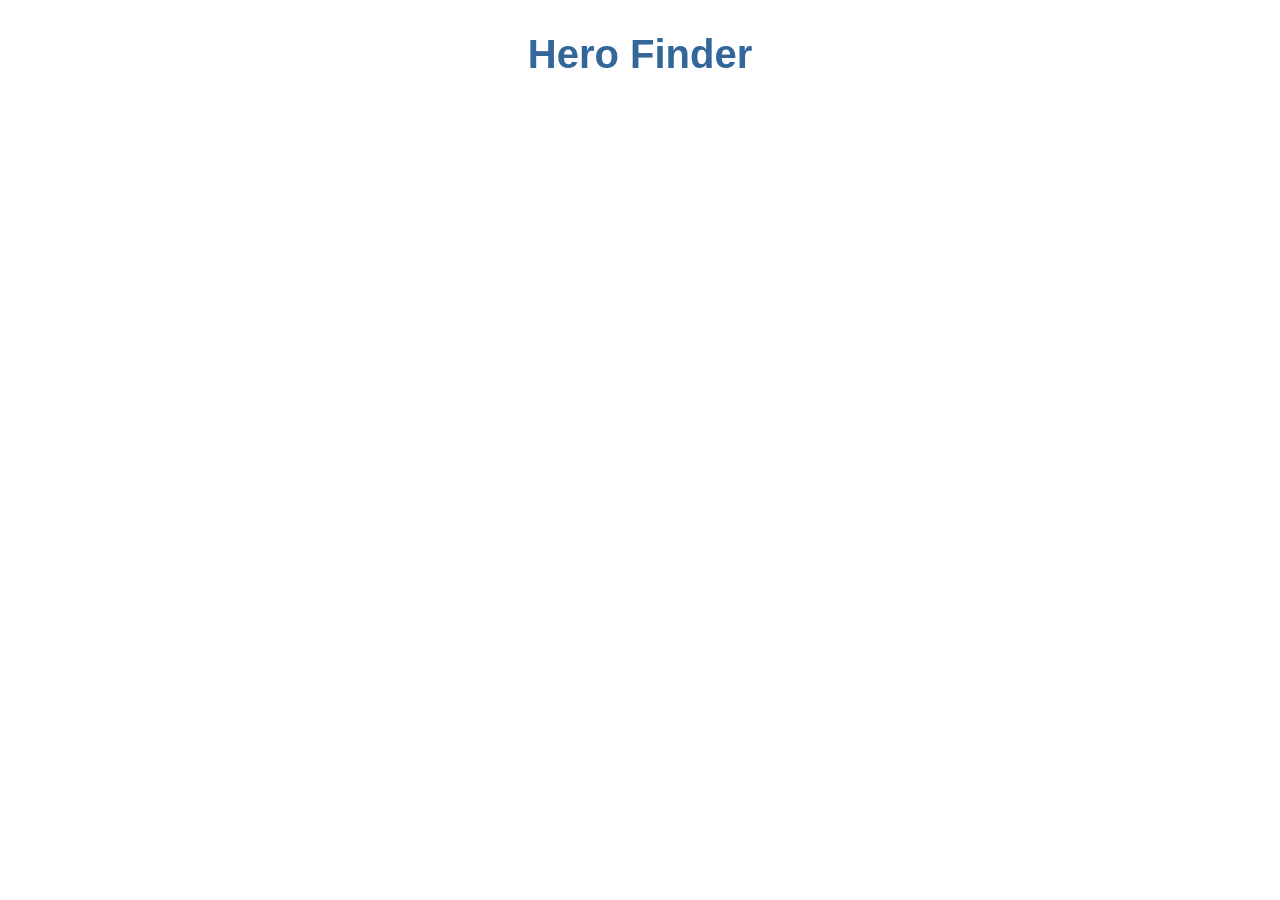
==== index.html @ 8bcc8024 "first commit" ====
<!doctype html>
<html lang="en">
<head>
  <meta charset="utf-8">
  <title>Redargum</title>
  <base href="/">

  <meta name="viewport" content="width=device-width, initial-scale=1">
  <link rel="icon" type="image/png" href="favicon.png">
</head>
<body>
  <app-root></app-root>
<script type="text/javascript" src="inline.bundle.js"></script><script type="text/javascript" src="polyfills.bundle.js"></script><script type="text/javascript" src="styles.bundle.js"></script><script type="text/javascript" src="vendor.bundle.js"></script><script type="text/javascript" src="main.bundle.js"></script></body>
</html>
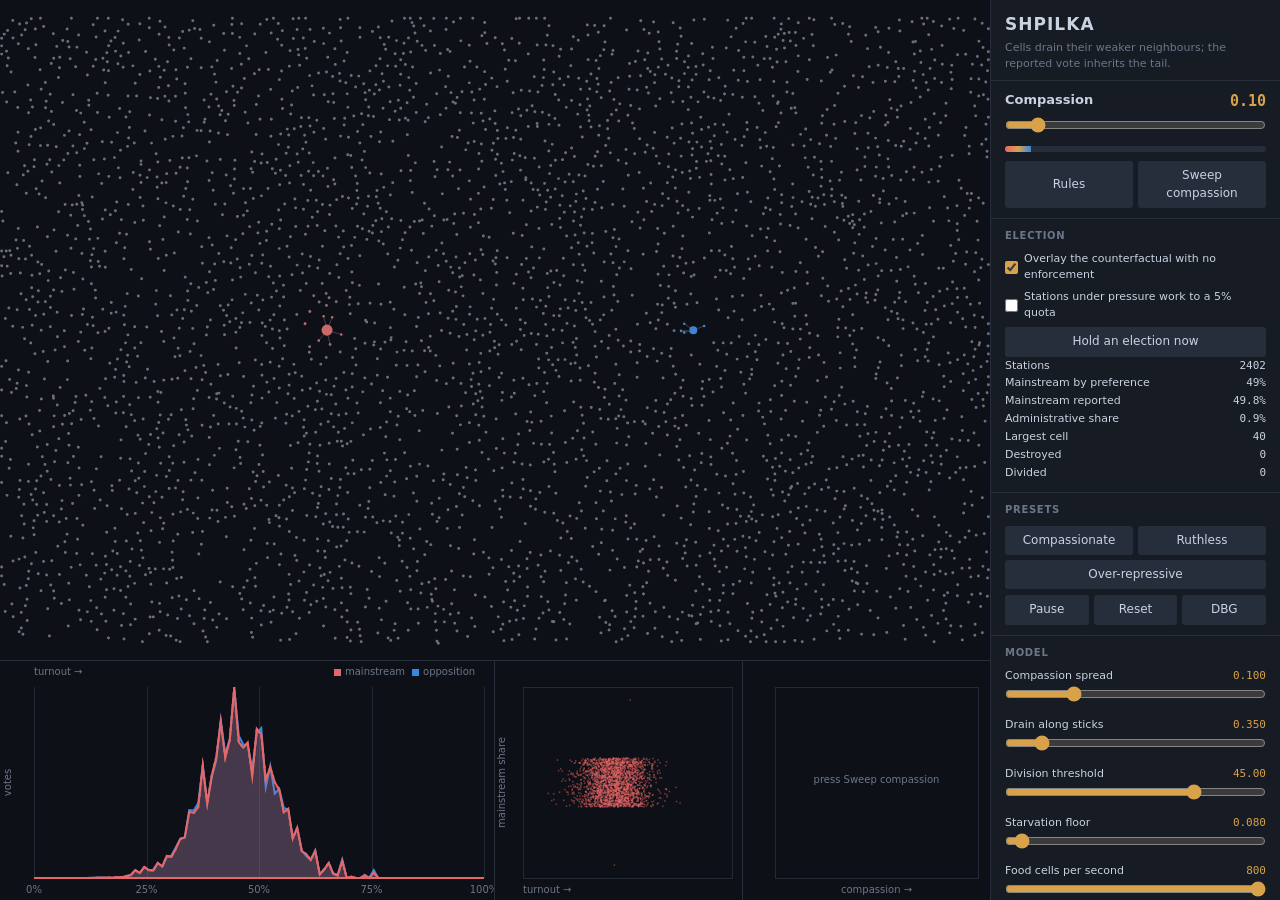
==== commit df1d465c: "Replace the abandoned Angular tutorial with Shpilka Shpilka simulates a hierarchy that concentrates " ====
--- a/index.html
+++ b/index.html
@@ -1,14 +1,90 @@
 <!doctype html>
 <html lang="en">
 <head>
-  <meta charset="utf-8">
-  <title>Redargum</title>
-  <base href="/">
-
-  <meta name="viewport" content="width=device-width, initial-scale=1">
-  <link rel="icon" type="image/png" href="favicon.png">
+<meta charset="utf-8">
+<meta name="viewport" content="width=device-width, initial-scale=1">
+<title>Shpilka — how a hierarchy puts a tail in an election</title>
+<link rel="stylesheet" href="css/style.css">
 </head>
 <body>
-  <app-root></app-root>
-<script type="text/javascript" src="inline.bundle.js"></script><script type="text/javascript" src="polyfills.bundle.js"></script><script type="text/javascript" src="styles.bundle.js"></script><script type="text/javascript" src="vendor.bundle.js"></script><script type="text/javascript" src="main.bundle.js"></script></body>
+
+<div id="stage">
+  <div id="net-wrap"><canvas id="net"></canvas></div>
+  <div id="panels">
+    <div class="panel">
+      <h2>Votes by turnout</h2>
+      <div class="readout" id="ro-hist"></div>
+      <canvas id="hist"></canvas>
+    </div>
+    <div class="panel">
+      <h2>Turnout / share</h2>
+      <canvas id="scatter"></canvas>
+    </div>
+    <div class="panel">
+      <h2>Compassion sweep</h2>
+      <div class="readout" id="ro-sweep"></div>
+      <canvas id="sweep"></canvas>
+    </div>
+  </div>
+</div>
+
+<aside id="side">
+  <header>
+    <h1>SHPILKA</h1>
+    <p>Cells drain their weaker neighbours; the reported vote inherits the tail.</p>
+  </header>
+
+  <div class="group">
+    <div class="ctl hero">
+      <label for="p-compassion"><span>Compassion</span><span id="v-compassion"></span></label>
+      <input type="range" id="p-compassion">
+      <div class="meter"><div id="m-compassion"></div></div>
+    </div>
+    <div class="row">
+      <button id="btn-rules">Rules</button>
+      <button id="btn-sweep">Sweep compassion</button>
+    </div>
+  </div>
+
+  <div class="group">
+    <h3>Election</h3>
+    <label class="check"><input type="checkbox" id="opt-control" checked>
+      Overlay the counterfactual with no enforcement</label>
+    <label class="check"><input type="checkbox" id="opt-quotas">
+      Stations under pressure work to a 5% quota</label>
+    <div class="row"><button id="btn-vote" class="wide">Hold an election now</button></div>
+    <div id="stats"></div>
+  </div>
+
+  <div class="group">
+    <h3>Presets</h3>
+    <div class="row">
+      <button data-preset="compassionate">Compassionate</button>
+      <button data-preset="ruthless">Ruthless</button>
+      <button data-preset="purge">Over-repressive</button>
+    </div>
+    <div class="row" style="margin-top:6px">
+      <button id="btn-pause">Pause</button>
+      <button id="btn-reset">Reset</button>
+      <button id="btn-debug">DBG</button>
+    </div>
+  </div>
+
+  <div class="group" id="g-model"><h3>Model</h3></div>
+  <div class="group" id="g-election"><h3>Election</h3></div>
+</aside>
+
+<div id="rules">
+  <div id="rules-box">
+    <div id="rules-head">
+      <h2>Every rule this page runs</h2>
+      <p>values are live</p>
+      <button id="rules-close">✕</button>
+    </div>
+    <div id="rules-list"></div>
+  </div>
+</div>
+
+<script type="module" src="js/main.js"></script>
+</body>
 </html>
--- a/css/style.css
+++ b/css/style.css
@@ -0,0 +1,159 @@
+:root {
+  --bg:        #0d1016;
+  --surface:   #161b24;
+  --border:    #262e3c;
+  --text:      #c9d2e0;
+  --muted:     #6b7789;
+  --accent:    #d8a24a;
+
+  --main:      #e66767;
+  --opp:       #3987e5;
+  --mid:       #6a6f78;
+  --sweep:     #199e70;
+  --edge:      #39414f;
+  --grid:      #222a36;
+
+  --font: system-ui, 'Segoe UI', sans-serif;
+  --mono: 'SF Mono', 'Fira Code', Consolas, monospace;
+}
+
+*, *::before, *::after { box-sizing: border-box; margin: 0; padding: 0; }
+
+body {
+  background: var(--bg);
+  color: var(--text);
+  font: 13px/1.45 var(--font);
+  height: 100vh;
+  display: flex;
+  overflow: hidden;
+}
+
+/* ── Left: canvases ─────────────────────────────────────────────────── */
+
+#stage { flex: 1; display: flex; flex-direction: column; min-width: 0; }
+
+#net-wrap { flex: 1; position: relative; min-height: 0; }
+#net { position: absolute; inset: 0; width: 100%; height: 100%; display: block; }
+
+#panels {
+  height: 240px;
+  display: grid;
+  grid-template-columns: 2fr 1fr 1fr;
+  gap: 1px;
+  background: var(--border);
+  border-top: 1px solid var(--border);
+}
+
+.panel { background: var(--bg); position: relative; min-width: 0; }
+.panel canvas { position: absolute; inset: 0; width: 100%; height: 100%; display: block; }
+.panel h2 {
+  position: absolute; top: 6px; left: 8px;
+  font-size: 11px; font-weight: 600; letter-spacing: .04em;
+  text-transform: uppercase; color: var(--muted);
+  pointer-events: none;
+}
+.panel .readout {
+  position: absolute; top: 6px; right: 8px;
+  font: 11px var(--mono); color: var(--accent); text-align: right;
+  pointer-events: none;
+}
+
+/* ── Right: controls ────────────────────────────────────────────────── */
+
+#side {
+  width: 290px;
+  background: var(--surface);
+  border-left: 1px solid var(--border);
+  display: flex; flex-direction: column;
+  overflow-y: auto;
+}
+
+#side header { padding: 12px 14px 8px; border-bottom: 1px solid var(--border); }
+#side h1 { font-size: 17px; letter-spacing: .06em; }
+#side header p { color: var(--muted); font-size: 11px; margin-top: 3px; }
+
+.group { padding: 10px 14px; border-bottom: 1px solid var(--border); }
+.group > h3 {
+  font-size: 10px; text-transform: uppercase; letter-spacing: .07em;
+  color: var(--muted); margin-bottom: 8px;
+}
+
+.ctl { margin-bottom: 9px; }
+.ctl label { display: flex; justify-content: space-between; font-size: 11px; margin-bottom: 2px; }
+.ctl label span:last-child { font-family: var(--mono); color: var(--accent); }
+.ctl input[type=range] { width: 100%; accent-color: var(--accent); }
+
+.ctl.hero label { font-size: 13px; font-weight: 600; }
+.ctl.hero label span:last-child { font-size: 15px; }
+.ctl.hero input[type=range] { height: 22px; }
+
+.meter { height: 6px; background: var(--border); border-radius: 3px; overflow: hidden; margin-top: 4px; }
+.meter > div { height: 100%; background: linear-gradient(90deg, var(--main), var(--accent), var(--opp)); }
+
+button {
+  font: inherit; font-size: 12px;
+  background: var(--border); color: var(--text);
+  border: 1px solid transparent; border-radius: 3px;
+  padding: 5px 9px; cursor: pointer;
+}
+button:hover { border-color: var(--muted); }
+button.on { background: var(--accent); color: #17130a; }
+button.wide { width: 100%; }
+
+.row { display: flex; gap: 5px; flex-wrap: wrap; }
+.row > button { flex: 1; }
+
+.check { display: flex; align-items: center; gap: 6px; font-size: 11px; margin-bottom: 6px; }
+.check input { accent-color: var(--accent); }
+
+.stat { display: flex; justify-content: space-between; font-size: 11px; padding: 1px 0; }
+.stat span:last-child { font-family: var(--mono); color: var(--text); }
+
+/* ── Rules overlay ──────────────────────────────────────────────────── */
+
+#rules {
+  position: fixed; inset: 0;
+  background: rgba(5,7,11,.86);
+  display: none; align-items: center; justify-content: center;
+  z-index: 40;
+}
+#rules.open { display: flex; }
+#rules-box {
+  background: var(--surface);
+  border: 1px solid var(--border);
+  width: min(760px, 92vw); max-height: 88vh;
+  display: flex; flex-direction: column;
+}
+#rules-head {
+  display: flex; align-items: baseline; gap: 10px;
+  padding: 12px 16px; border-bottom: 1px solid var(--border);
+}
+#rules-head h2 { font-size: 15px; }
+#rules-head p { color: var(--muted); font-size: 11px; flex: 1; }
+#rules-list { overflow-y: auto; padding: 4px 0; }
+
+.rule { display: grid; grid-template-columns: 116px 1fr; gap: 12px; padding: 7px 16px; }
+.rule:nth-child(odd) { background: rgba(255,255,255,.017); }
+.rule-name { font-weight: 600; font-size: 12px; }
+.rule-text { font-size: 12px; color: var(--text); }
+.rule-text code { font-family: var(--mono); font-size: 11px; color: var(--accent); }
+.rule-vals { font-family: var(--mono); font-size: 10.5px; color: var(--muted); margin-top: 2px; }
+
+/* ── Debug panel ────────────────────────────────────────────────────── */
+
+#debug-panel {
+  position: fixed; right: 0; bottom: 0; width: 460px; max-height: 50vh;
+  background: var(--surface); border: 1px solid var(--border);
+  display: none; flex-direction: column; z-index: 50;
+  font-family: var(--mono); font-size: 11px;
+}
+#debug-panel.open { display: flex; }
+#debug-header { display: flex; gap: 6px; align-items: center; padding: 6px 8px; border-bottom: 1px solid var(--border); }
+#debug-title { flex: 1; font-weight: 600; }
+#debug-log { overflow-y: auto; padding: 4px 8px; }
+.dl-entry { display: flex; gap: 6px; padding: 1px 0; }
+.dl-time { color: var(--muted); }
+.dl-level { width: 40px; color: var(--muted); }
+.dl-error .dl-msg { color: var(--main); }
+.dl-warn  .dl-msg { color: var(--accent); }
+.dl-empty { color: var(--muted); padding: 6px 0; }
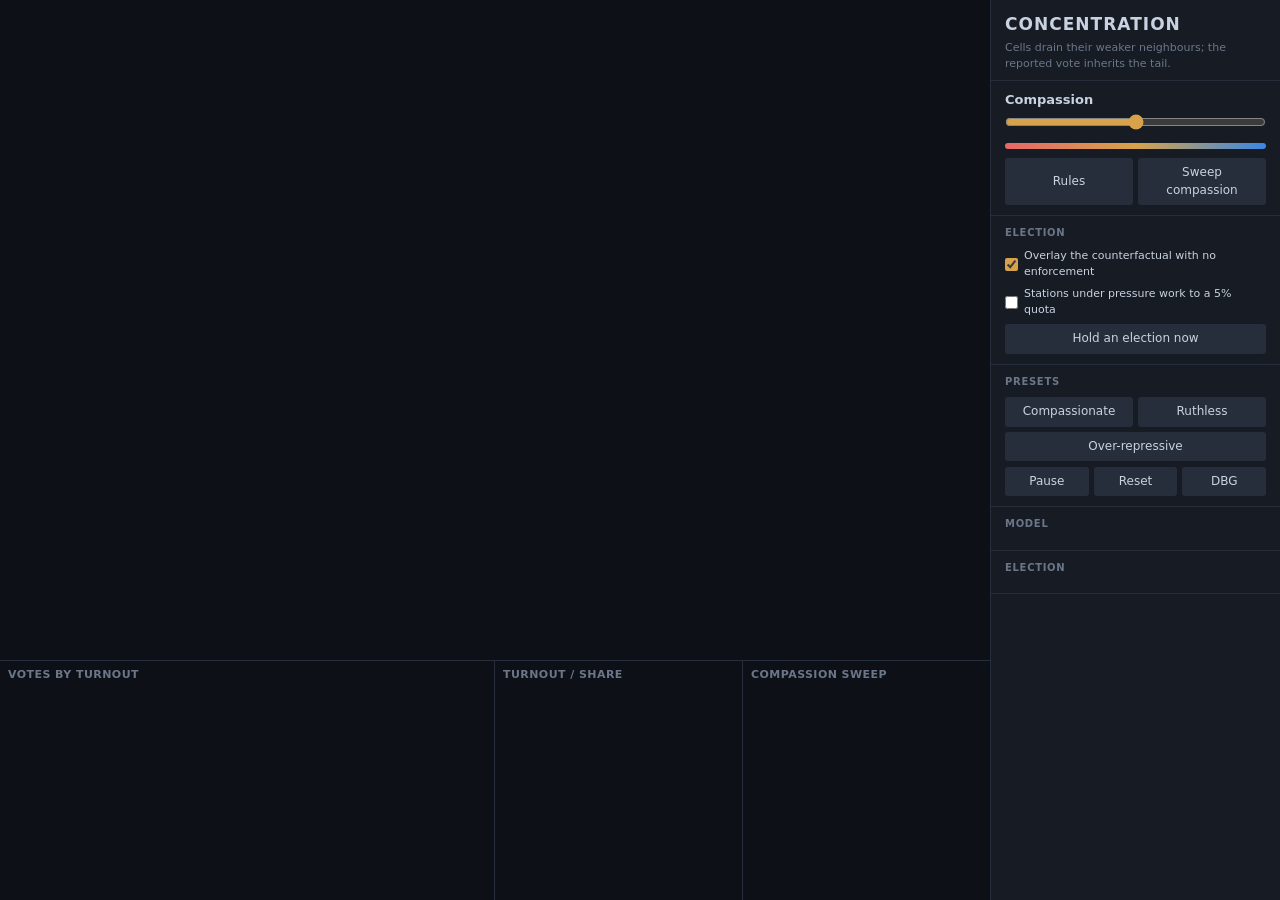
==== commit d26ea728: "Move the page to shpilka.html, share income per head, one alignment number Publication moves to shpi" ====
--- a/index.html
+++ b/index.html
@@ -2,89 +2,9 @@
 <html lang="en">
 <head>
 <meta charset="utf-8">
-<meta name="viewport" content="width=device-width, initial-scale=1">
-<title>Shpilka — how a hierarchy puts a tail in an election</title>
-<link rel="stylesheet" href="css/style.css">
+<title>How a hierarchy puts a tail in an election</title>
+<link rel="canonical" href="shpilka.html">
+<meta http-equiv="refresh" content="0; url=shpilka.html">
 </head>
-<body>
-
-<div id="stage">
-  <div id="net-wrap"><canvas id="net"></canvas></div>
-  <div id="panels">
-    <div class="panel">
-      <h2>Votes by turnout</h2>
-      <div class="readout" id="ro-hist"></div>
-      <canvas id="hist"></canvas>
-    </div>
-    <div class="panel">
-      <h2>Turnout / share</h2>
-      <canvas id="scatter"></canvas>
-    </div>
-    <div class="panel">
-      <h2>Compassion sweep</h2>
-      <div class="readout" id="ro-sweep"></div>
-      <canvas id="sweep"></canvas>
-    </div>
-  </div>
-</div>
-
-<aside id="side">
-  <header>
-    <h1>SHPILKA</h1>
-    <p>Cells drain their weaker neighbours; the reported vote inherits the tail.</p>
-  </header>
-
-  <div class="group">
-    <div class="ctl hero">
-      <label for="p-compassion"><span>Compassion</span><span id="v-compassion"></span></label>
-      <input type="range" id="p-compassion">
-      <div class="meter"><div id="m-compassion"></div></div>
-    </div>
-    <div class="row">
-      <button id="btn-rules">Rules</button>
-      <button id="btn-sweep">Sweep compassion</button>
-    </div>
-  </div>
-
-  <div class="group">
-    <h3>Election</h3>
-    <label class="check"><input type="checkbox" id="opt-control" checked>
-      Overlay the counterfactual with no enforcement</label>
-    <label class="check"><input type="checkbox" id="opt-quotas">
-      Stations under pressure work to a 5% quota</label>
-    <div class="row"><button id="btn-vote" class="wide">Hold an election now</button></div>
-    <div id="stats"></div>
-  </div>
-
-  <div class="group">
-    <h3>Presets</h3>
-    <div class="row">
-      <button data-preset="compassionate">Compassionate</button>
-      <button data-preset="ruthless">Ruthless</button>
-      <button data-preset="purge">Over-repressive</button>
-    </div>
-    <div class="row" style="margin-top:6px">
-      <button id="btn-pause">Pause</button>
-      <button id="btn-reset">Reset</button>
-      <button id="btn-debug">DBG</button>
-    </div>
-  </div>
-
-  <div class="group" id="g-model"><h3>Model</h3></div>
-  <div class="group" id="g-election"><h3>Election</h3></div>
-</aside>
-
-<div id="rules">
-  <div id="rules-box">
-    <div id="rules-head">
-      <h2>Every rule this page runs</h2>
-      <p>values are live</p>
-      <button id="rules-close">✕</button>
-    </div>
-    <div id="rules-list"></div>
-  </div>
-</div>
-
-<script type="module" src="js/main.js"></script>
-</body>
+<body><a href="shpilka.html">Continue</a></body>
 </html>
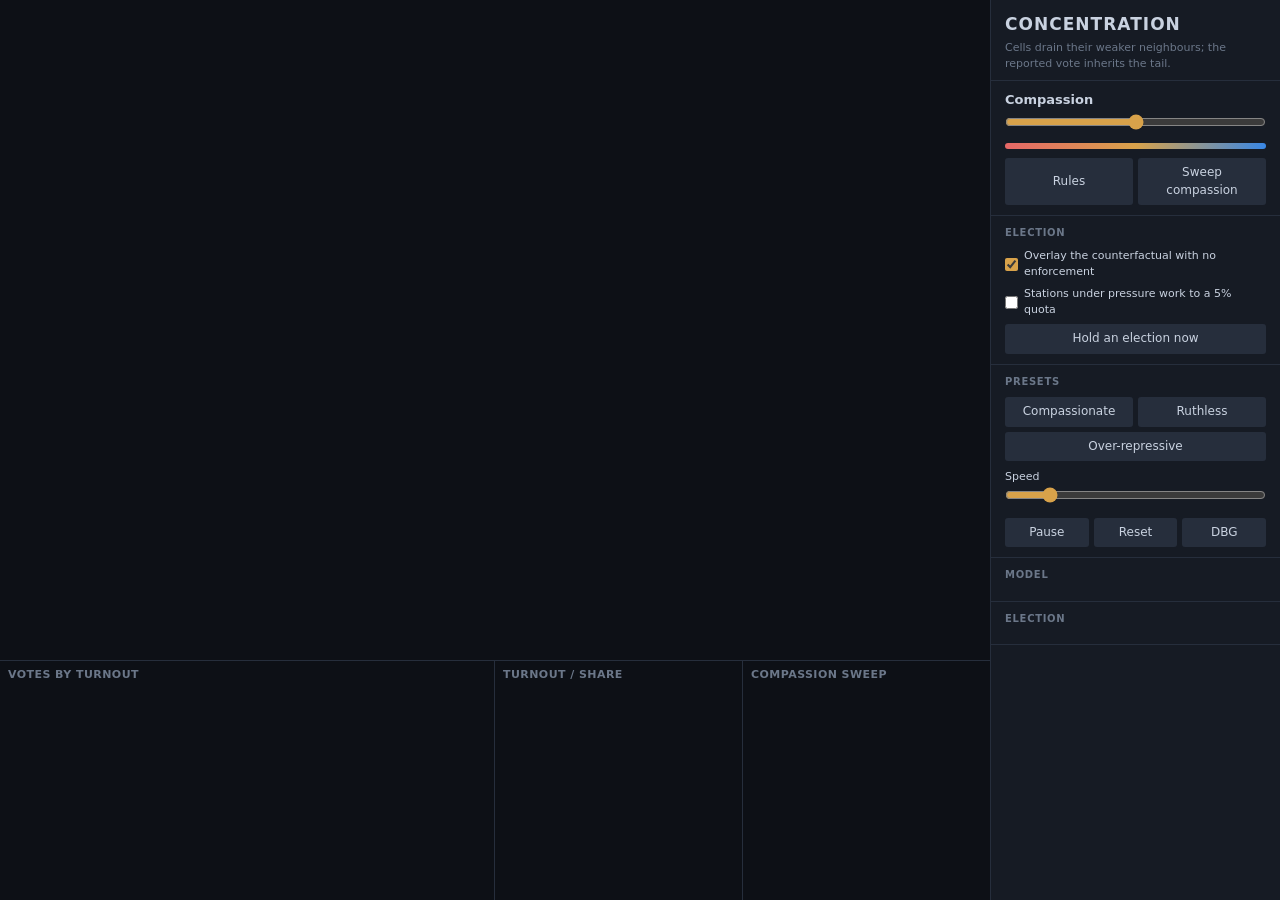
==== commit b90bfb7e: "Rename to compassion.html, bound the energy, add a speed control Energy had no sink proportional to " ====
--- a/index.html
+++ b/index.html
@@ -3,8 +3,8 @@
 <head>
 <meta charset="utf-8">
 <title>How a hierarchy puts a tail in an election</title>
-<link rel="canonical" href="shpilka.html">
-<meta http-equiv="refresh" content="0; url=shpilka.html">
+<link rel="canonical" href="compassion.html">
+<meta http-equiv="refresh" content="0; url=compassion.html">
 </head>
-<body><a href="shpilka.html">Continue</a></body>
+<body><a href="compassion.html">Continue</a></body>
 </html>
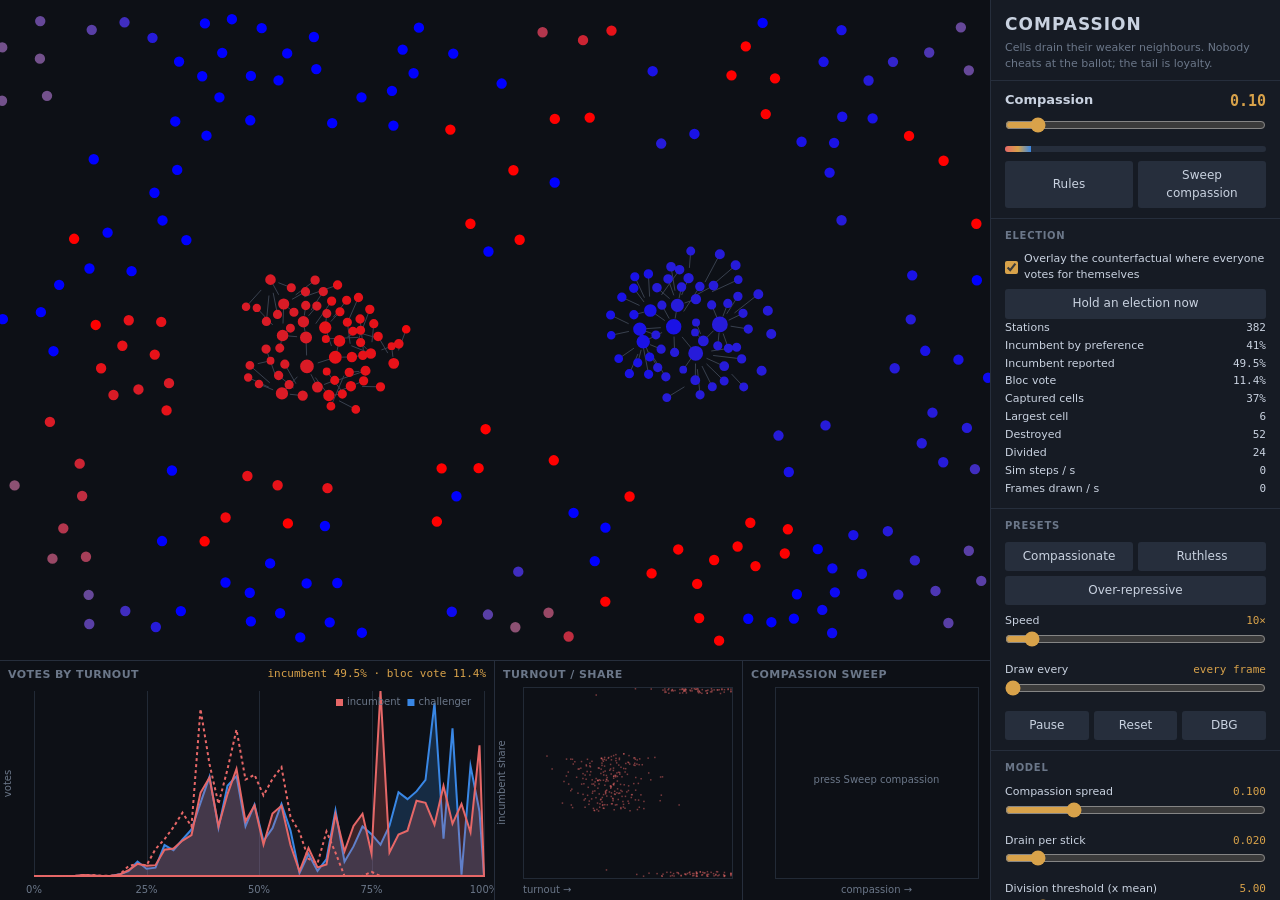
==== commit c8f4b045: "Collapse the implementation into compassion/index.html Eleven files become one. The stylesheet is in" ====
--- a/index.html
+++ b/index.html
@@ -3,8 +3,8 @@
 <head>
 <meta charset="utf-8">
 <title>How a hierarchy puts a tail in an election</title>
-<link rel="canonical" href="compassion.html">
-<meta http-equiv="refresh" content="0; url=compassion.html">
+<link rel="canonical" href="compassion/">
+<meta http-equiv="refresh" content="0; url=compassion/">
 </head>
-<body><a href="compassion.html">Continue</a></body>
+<body><a href="compassion/">Continue</a></body>
 </html>
